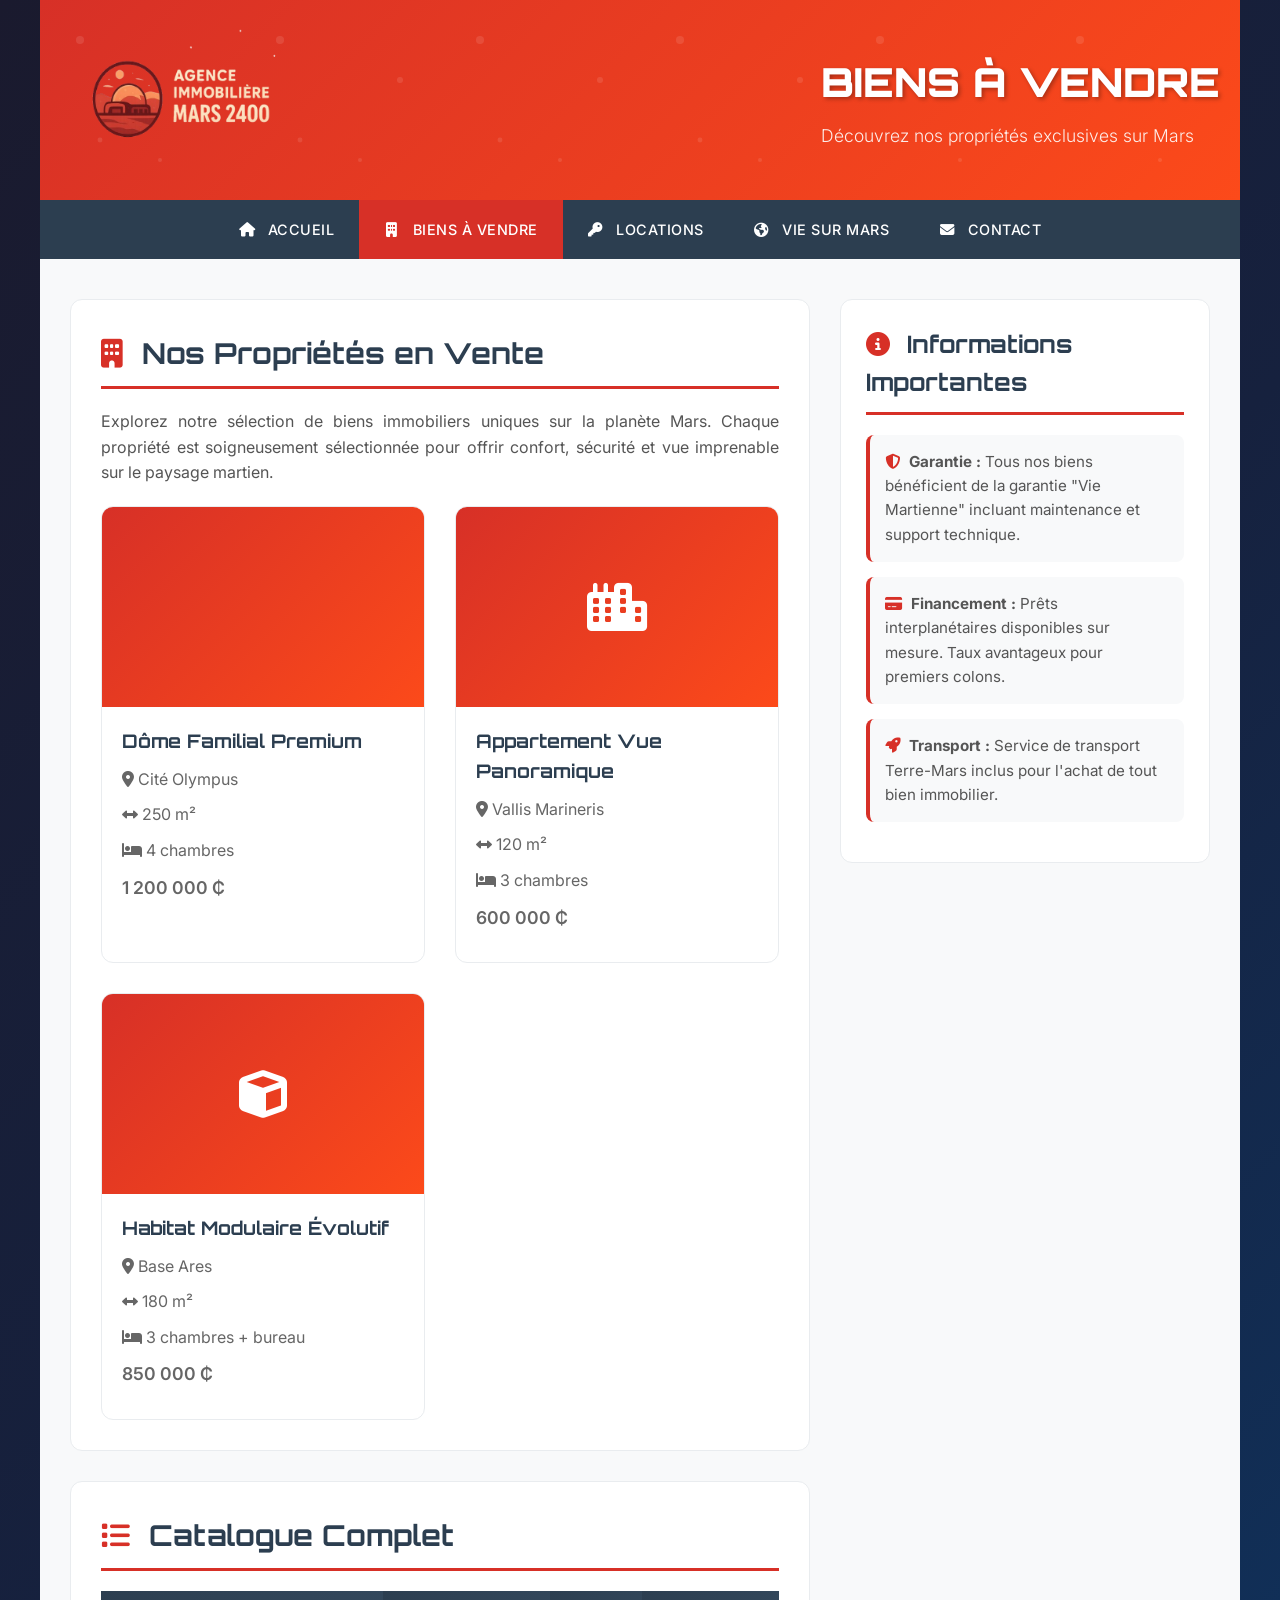
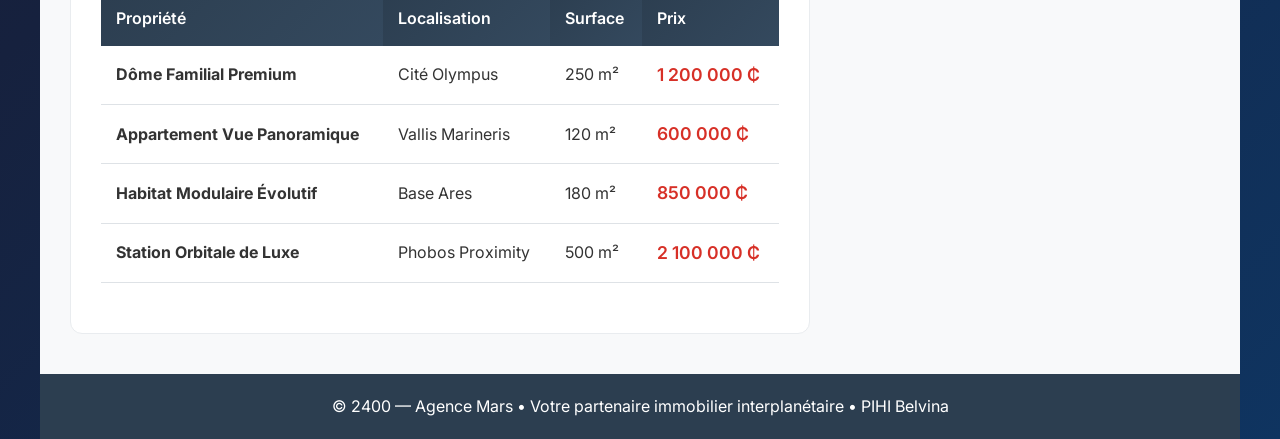
==== biens.html @ f76572f9 "update project site web and many files" ====
<!DOCTYPE html>
<html lang="fr">
<head>
    <meta name="description" content="Biens à vendre sur Mars - Agence Mars">
    <meta name="author" content="PIHI Belvina">
    <meta charset="UTF-8">
    <meta name="viewport" content="width=device-width, initial-scale=1.0">
    <link rel="icon" href="favicon.ico" type="image/x-icon">
    <link rel="stylesheet" href="https://cdnjs.cloudflare.com/ajax/libs/font-awesome/6.4.0/css/all.min.css">
    <link rel="stylesheet" href="css/style.css">
    <title>Biens à vendre - Agence Mars</title>
</head>
<body>
    <div id="global">
        <header id="entete">
            <div class="header-content">
                <div id="logo">
                    <img src="./logo-sans-fond-blanc.png" alt=""/>
                </div>
                <div class="header-text">
                    <h1>BIENS À VENDRE</h1>
                    <p>Découvrez nos propriétés exclusives sur Mars</p>
                </div>
            </div>
        </header>

        <nav id="navigation">
            <ul>
                <li><a href="index.html"><i class="fas fa-home"></i> Accueil</a></li>
                <li><a href="biens.html" class="active"><i class="fas fa-building"></i> Biens à vendre</a></li>
                <li><a href="locations.html"><i class="fas fa-key"></i> Locations</a></li>
                <li><a href="vie-mars.html"><i class="fas fa-globe-americas"></i> Vie sur Mars</a></li>
                <li><a href="contact.html"><i class="fas fa-envelope"></i> Contact</a></li>
            </ul>
        </nav>

        <main id="midpage">
            <div id="contenu">
                <div class="content-card">
                    <h2><i class="fas fa-building"></i> Nos Propriétés en Vente</h2>
                    <p>
                        Explorez notre sélection de biens immobiliers uniques sur la planète Mars. 
                        Chaque propriété est soigneusement sélectionnée pour offrir confort, sécurité 
                        et vue imprenable sur le paysage martien.
                    </p>
                    
                    <div class="property-grid">
                        <div class="property-card">
                            <div class="property-image">
                                <i class="fas fa-dome"></i>
                            </div>
                            <div class="property-info">
                                <h3>Dôme Familial Premium</h3>
                                <p><i class="fas fa-map-marker-alt"></i> Cité Olympus</p>
                                <p><i class="fas fa-arrows-alt-h"></i> 250 m²</p>
                                <p><i class="fas fa-bed"></i> 4 chambres</p>
                                <p class="price">1 200 000 ₵</p>
                            </div>
                        </div>
                        
                        <div class="property-card">
                            <div class="property-image">
                                <i class="fas fa-city"></i>
                            </div>
                            <div class="property-info">
                                <h3>Appartement Vue Panoramique</h3>
                                <p><i class="fas fa-map-marker-alt"></i> Vallis Marineris</p>
                                <p><i class="fas fa-arrows-alt-h"></i> 120 m²</p>
                                <p><i class="fas fa-bed"></i> 3 chambres</p>
                                <p class="price">600 000 ₵</p>
                            </div>
                        </div>
                        
                        <div class="property-card">
                            <div class="property-image">
                                <i class="fas fa-cube"></i>
                            </div>
                            <div class="property-info">
                                <h3>Habitat Modulaire Évolutif</h3>
                                <p><i class="fas fa-map-marker-alt"></i> Base Ares</p>
                                <p><i class="fas fa-arrows-alt-h"></i> 180 m²</p>
                                <p><i class="fas fa-bed"></i> 3 chambres + bureau</p>
                                <p class="price">850 000 ₵</p>
                            </div>
                        </div>
                    </div>
                </div>

                <div class="content-card">
                    <h2><i class="fas fa-list"></i> Catalogue Complet</h2>
                    <table class="property-table">
                        <thead>
                            <tr>
                                <th>Propriété</th>
                                <th>Localisation</th>
                                <th>Surface</th>
                                <th>Prix</th>
                            </tr>
                        </thead>
                        <tbody>
                            <tr>
                                <td><strong>Dôme Familial Premium</strong></td>
                                <td>Cité Olympus</td>
                                <td>250 m²</td>
                                <td class="price">1 200 000 ₵</td>
                            </tr>
                            <tr>
                                <td><strong>Appartement Vue Panoramique</strong></td>
                                <td>Vallis Marineris</td>
                                <td>120 m²</td>
                                <td class="price">600 000 ₵</td>
                            </tr>
                            <tr>
                                <td><strong>Habitat Modulaire Évolutif</strong></td>
                                <td>Base Ares</td>
                                <td>180 m²</td>
                                <td class="price">850 000 ₵</td>
                            </tr>
                            <tr>
                                <td><strong>Station Orbitale de Luxe</strong></td>
                                <td>Phobos Proximity</td>
                                <td>500 m²</td>
                                <td class="price">2 100 000 ₵</td>
                            </tr>
                        </tbody>
                    </table>
                </div>
            </div>

            <aside id="aside">
                <h2><i class="fas fa-info-circle"></i> Informations Importantes</h2>
                
                <div class="news-item">
                    <p><strong><i class="fas fa-shield-alt"></i> Garantie :</strong> Tous nos biens bénéficient de la garantie "Vie Martienne" incluant maintenance et support technique.</p>
                </div>

                <div class="news-item">
                    <p><strong><i class="fas fa-credit-card"></i> Financement :</strong> Prêts interplanétaires disponibles sur mesure. Taux avantageux pour premiers colons.</p>
                </div>
                
                <div class="news-item">
                    <p><strong><i class="fas fa-rocket"></i> Transport :</strong> Service de transport Terre-Mars inclus pour l'achat de tout bien immobilier.</p>
                </div>
            </aside>
        </main>

        <footer id="pied">
            <p>&copy; 2400 — Agence Mars • Votre partenaire immobilier interplanétaire • PIHI Belvina</p>
        </footer>
    </div>

    <script src="js/script.js"></script>
</body>
</html>
---- css/style.css ----
@import url('https://fonts.googleapis.com/css2?family=Inter:wght@300;400;500;600;700&family=Orbitron:wght@400;700;900&display=swap');

* {
    margin: 0;
    padding: 0;
    box-sizing: border-box;
}

body {
    font-family: 'Inter', sans-serif;
    line-height: 1.6;
    color: #333;
    background: linear-gradient(135deg, #1a1a2e 0%, #16213e 50%, #0f3460 100%);
    min-height: 100vh;
}

#global {
    max-width: 1200px;
    margin: 0 auto;
    background: white;
    min-height: 100vh;
    display: flex;
    flex-direction: column;
}

/* Header Section */
#entete {
    background: linear-gradient(135deg, #d73027 0%, #fc4a1a 100%);
    color: white;
    padding: 20px;
    position: relative;
    overflow: hidden;
}

#entete::before {
    content: '';
    position: absolute;
    top: 0;
    left: 0;
    right: 0;
    bottom: 0;
    background: url('data:image/svg+xml,<svg xmlns="http://www.w3.org/2000/svg" viewBox="0 0 100 100"><circle cx="20" cy="20" r="2" fill="rgba(255,255,255,0.1)"/><circle cx="80" cy="40" r="1.5" fill="rgba(255,255,255,0.1)"/><circle cx="60" cy="80" r="1" fill="rgba(255,255,255,0.1)"/><circle cx="30" cy="70" r="1.2" fill="rgba(255,255,255,0.1)"/></svg>') repeat;
    pointer-events: none;
}

.header-content {
    display: flex;
    align-items: center;
    justify-content: space-between;
    position: relative;
    z-index: 2;
}

#logo {
    display: flex;
    align-items: center;
    gap: 15px;
}

#logo img {
    height: 160px;
    width: auto;
}

.header-text h1 {
    font-family: 'Orbitron', monospace;
    font-size: 2.5rem;
    font-weight: 900;
    margin-bottom: 8px;
    text-shadow: 2px 2px 4px rgba(0,0,0,0.3);
}

.header-text p {
    font-size: 1.1rem;
    opacity: 0.9;
    font-weight: 300;
}

/* Navigation */
#navigation {
    background: #2c3e50;
    position: sticky;
    top: 0;
    z-index: 100;
}

#navigation ul {
    list-style: none;
    display: flex;
    justify-content: center;
    flex-wrap: wrap;
}

#navigation li {
    margin: 0;
}

#navigation a {
    display: block;
    color: white;
    text-decoration: none;
    padding: 18px 25px;
    font-weight: 500;
    text-transform: uppercase;
    letter-spacing: 0.5px;
    font-size: 0.9rem;
    transition: all 0.3s ease;
    position: relative;
}

#navigation a i {
    margin-right: 8px;
    width: 16px;
    text-align: center;
}

#navigation a:hover {
    background: #d73027;
    color: white;
}

#navigation a.active {
    background: #d73027;
}

/* Main Content Area */
#midpage {
    display: grid;
    grid-template-columns: 2fr 1fr;
    gap: 30px;
    padding: 40px 30px;
    background: #f8f9fa;
    flex: 1;
}

#contenu {
    display: flex;
    flex-direction: column;
    gap: 30px;
}

.content-card {
    background: white;
    border-radius: 12px;
    padding: 30px;
    border: 1px solid #e9ecef;
}

.content-card h2 {
    font-family: 'Orbitron', monospace;
    color: #2c3e50;
    margin-bottom: 20px;
    font-size: 1.8rem;
    border-bottom: 3px solid #d73027;
    padding-bottom: 10px;
}

.content-card h2 i {
    margin-right: 10px;
    color: #d73027;
}

.content-card p {
    color: #555;
    margin-bottom: 15px;
    text-align: justify;
}

/* Property Table */
.property-table {
    width: 100%;
    border-collapse: collapse;
    margin: 20px 0;
}

.property-table th {
    background: linear-gradient(135deg, #2c3e50, #34495e);
    color: white;
    padding: 15px;
    text-align: left;
    font-weight: 600;
}

.property-table td {
    padding: 15px;
    border-bottom: 1px solid #dee2e6;
}

.property-table tr:hover {
    background: #f8f9fa;
}

.price {
    color: #d73027;
    font-weight: 600;
    font-size: 1.1rem;
}

/* Features List */
.features-list {
    list-style: none;
    padding: 0;
}

.features-list li {
    padding: 10px 0;
    border-bottom: 1px solid #eee;
}

.features-list li i {
    color: #d73027;
    margin-right: 10px;
    width: 20px;
}

/* Contact Info */
.contact-info p {
    padding: 8px 0;
}

.contact-info i {
    color: #d73027;
    margin-right: 10px;
    width: 20px;
}

/* Property Grid */
.property-grid {
    display: grid;
    grid-template-columns: repeat(auto-fit, minmax(300px, 1fr));
    gap: 30px;
    margin-top: 20px;
}

.property-card {
    background: white;
    border-radius: 12px;
    overflow: hidden;
    border: 1px solid #e9ecef;
}

.property-image {
    width: 100%;
    height: 200px;
    background: linear-gradient(135deg, #d73027, #fc4a1a);
    display: flex;
    align-items: center;
    justify-content: center;
    color: white;
    font-size: 3rem;
}

.property-info {
    padding: 20px;
}

.property-info h3 {
    color: #2c3e50;
    margin-bottom: 10px;
    font-family: 'Orbitron', monospace;
}

.property-info p {
    color: #666;
    margin-bottom: 10px;
}

/* Image Gallery */
.image-gallery {
    display: grid;
    grid-template-columns: repeat(auto-fit, minmax(250px, 1fr));
    gap: 20px;
    margin-top: 20px;
}

.gallery-item {
    background: linear-gradient(135deg, #d73027, #fc4a1a);
    height: 150px;
    border-radius: 8px;
    display: flex;
    align-items: center;
    justify-content: center;
    color: white;
    font-size: 2rem;
}

/* Sidebar */
#aside {
    background: white;
    border-radius: 12px;
    padding: 25px;
    height: fit-content;
    border: 1px solid #e9ecef;
}

#aside h2 {
    font-family: 'Orbitron', monospace;
    color: #2c3e50;
    margin-bottom: 20px;
    border-bottom: 3px solid #d73027;
    padding-bottom: 10px;
}

#aside h2 i {
    margin-right: 10px;
    color: #d73027;
}

.news-item {
    background: #f8f9fa;
    padding: 15px;
    border-radius: 8px;
    margin-bottom: 15px;
    border-left: 4px solid #d73027;
}

.news-item p {
    margin: 0;
    color: #555;
    font-size: 0.95rem;
}

.news-item strong i {
    margin-right: 5px;
    color: #d73027;
}

/* Footer */
#pied {
    background: #2c3e50;
    color: white;
    text-align: center;
    padding: 20px;
    margin-top: auto;
}

/* Responsive Design */
@media (max-width: 768px) {
    .header-content {
        flex-direction: column;
        text-align: center;
        gap: 20px;
    }

    .header-text h1 {
        font-size: 2rem;
    }

    #navigation ul {
        flex-direction: column;
    }

    #navigation a {
        padding: 15px 20px;
        border-bottom: 1px solid #34495e;
    }

    #midpage {
        grid-template-columns: 1fr;
        padding: 20px;
        gap: 20px;
    }

    .content-card {
        padding: 20px;
    }

    .property-table {
        font-size: 0.9rem;
    }

    .property-table th,
    .property-table td {
        padding: 10px;
    }

    .property-grid {
        grid-template-columns: 1fr;
    }
}

@media (max-width: 480px) {
    #global {
        margin: 0;
    }

    #entete {
        padding: 15px;
    }

    .header-text h1 {
        font-size: 1.5rem;
    }

    .header-text p {
        font-size: 1rem;
    }

    .content-card {
        padding: 15px;
    }

    .content-card h2 {
        font-size: 1.4rem;
    }

    #aside {
        padding: 15px;
    }
}

/* Utility Classes */
.text-center { text-align: center; }
.mt-3 { margin-top: 1rem; }
.mb-3 { margin-bottom: 1rem; }
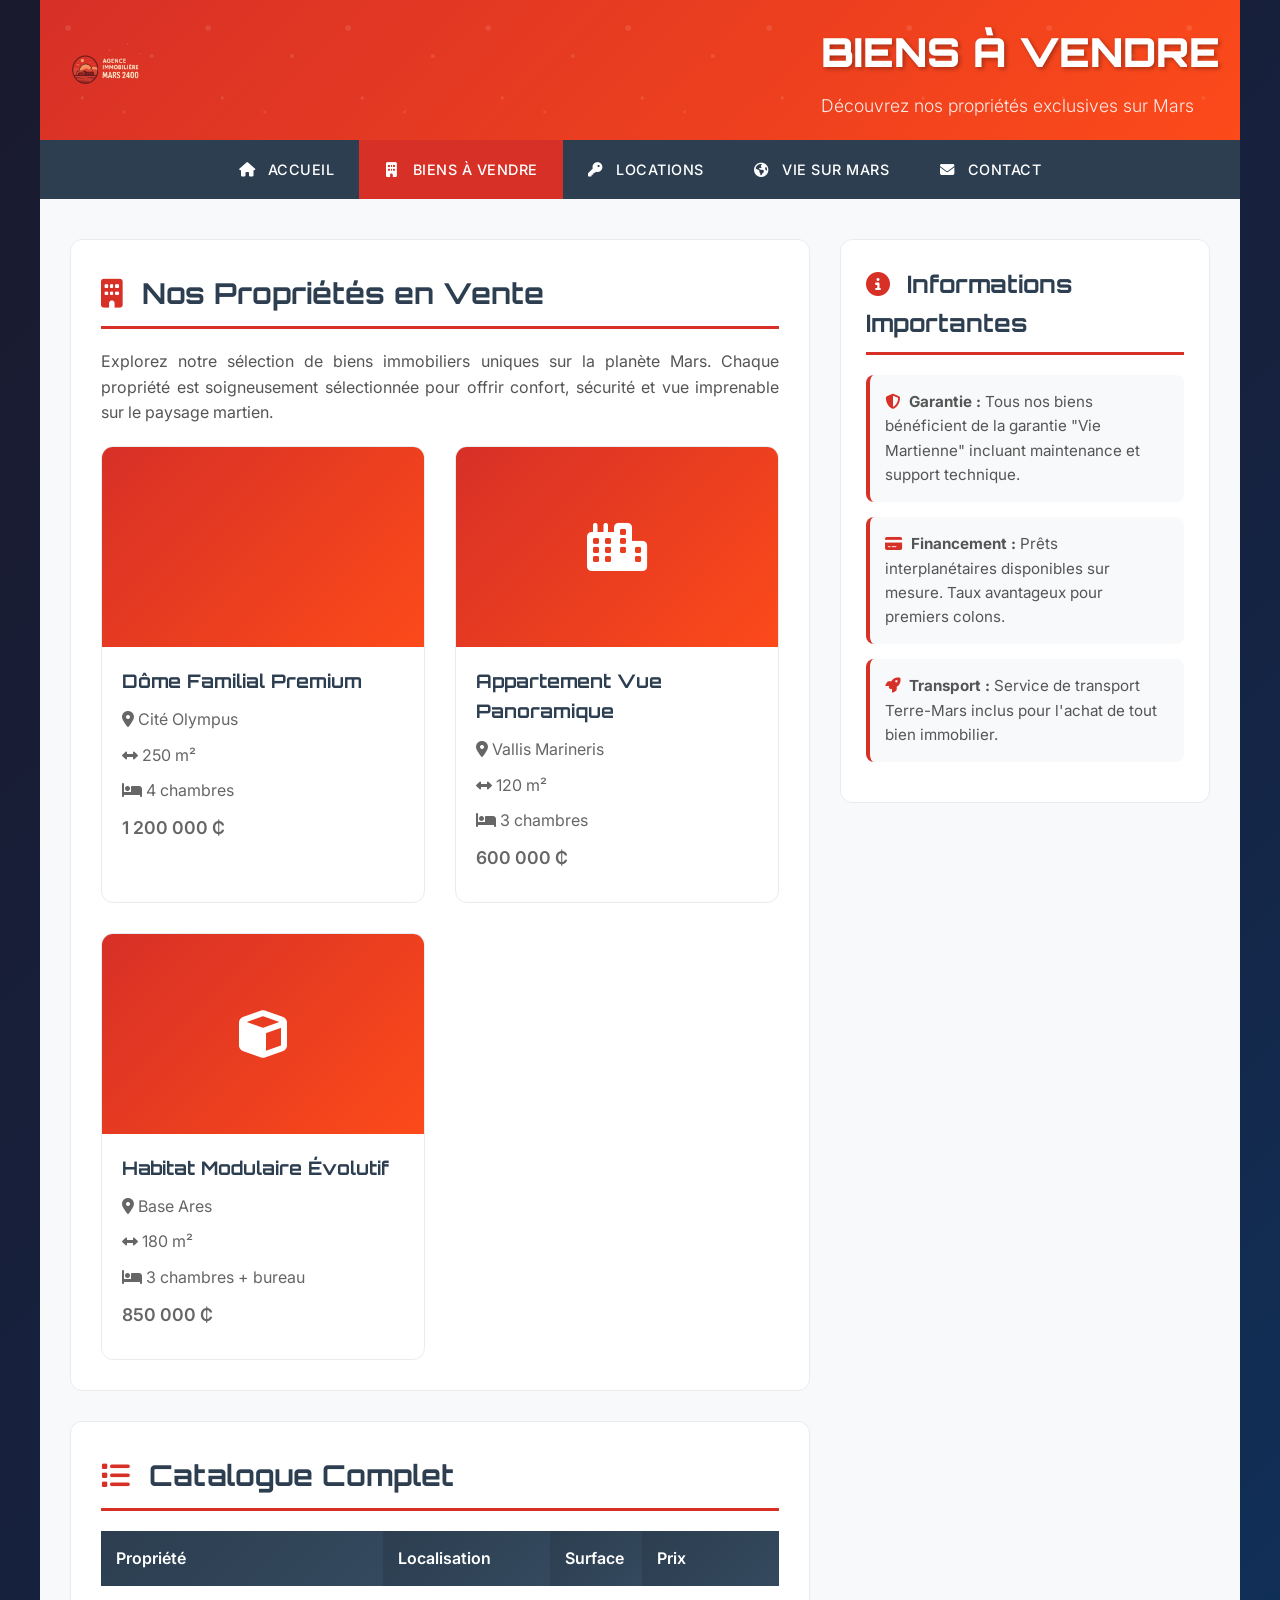
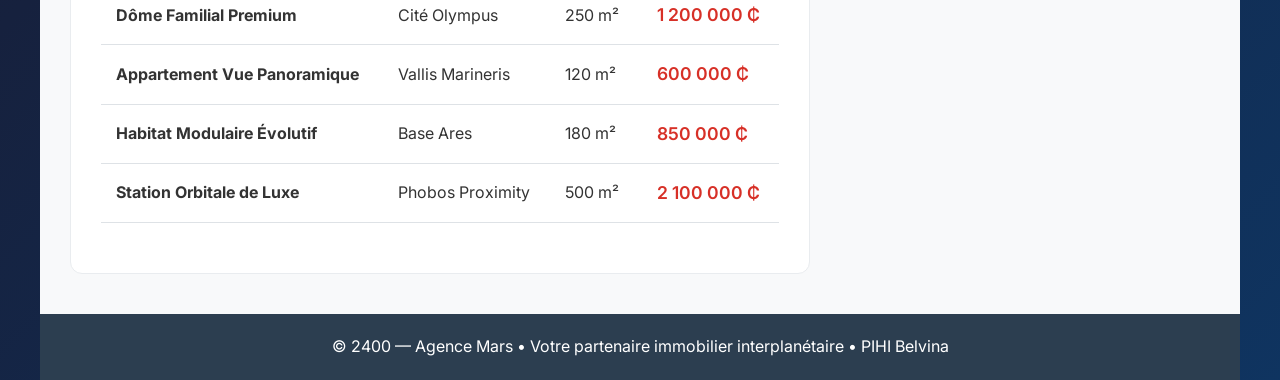
==== commit 49d7b845: "add burger menu" ====
--- a/biens.html
+++ b/biens.html
@@ -21,6 +21,9 @@
                     <h1>BIENS À VENDRE</h1>
                     <p>Découvrez nos propriétés exclusives sur Mars</p>
                 </div>
+                <button class="menu-toggle" aria-label="Menu">
+                    <i class="fas fa-bars"></i>
+                </button>
             </div>
         </header>
 
--- a/css/style.css
+++ b/css/style.css
@@ -58,7 +58,7 @@
 }
 
 #logo img {
-    height: 160px;
+    height: 60px;
     width: auto;
 }
 
@@ -123,6 +123,17 @@
     background: #d73027;
 }
 
+/* Menu Burger */
+.menu-toggle {
+    display: none;
+    background: none;
+    border: none;
+    color: white;
+    font-size: 1.5rem;
+    cursor: pointer;
+    padding: 10px;
+}
+
 /* Main Content Area */
 #midpage {
     display: grid;
@@ -346,13 +357,42 @@
         font-size: 2rem;
     }
 
+    /* Menu Burger Styles */
+    .menu-toggle {
+        display: block;
+        position: absolute;
+        top: 20px;
+        right: 20px;
+        z-index: 1000;
+    }
+
+    #navigation {
+        position: relative;
+    }
+
     #navigation ul {
+        display: none;
         flex-direction: column;
+        width: 100%;
+        position: absolute;
+        top: 100%;
+        left: 0;
+        background: #2c3e50;
+        box-shadow: 0 2px 10px rgba(0,0,0,0.1);
+    }
+
+    #navigation ul.show {
+        display: flex;
+    }
+
+    #navigation li {
+        width: 100%;
     }
 
     #navigation a {
         padding: 15px 20px;
         border-bottom: 1px solid #34495e;
+        text-align: left;
     }
 
     #midpage {
@@ -407,6 +447,11 @@
     #aside {
         padding: 15px;
     }
+
+    .menu-toggle {
+        top: 15px;
+        right: 15px;
+    }
 }
 
 /* Utility Classes */
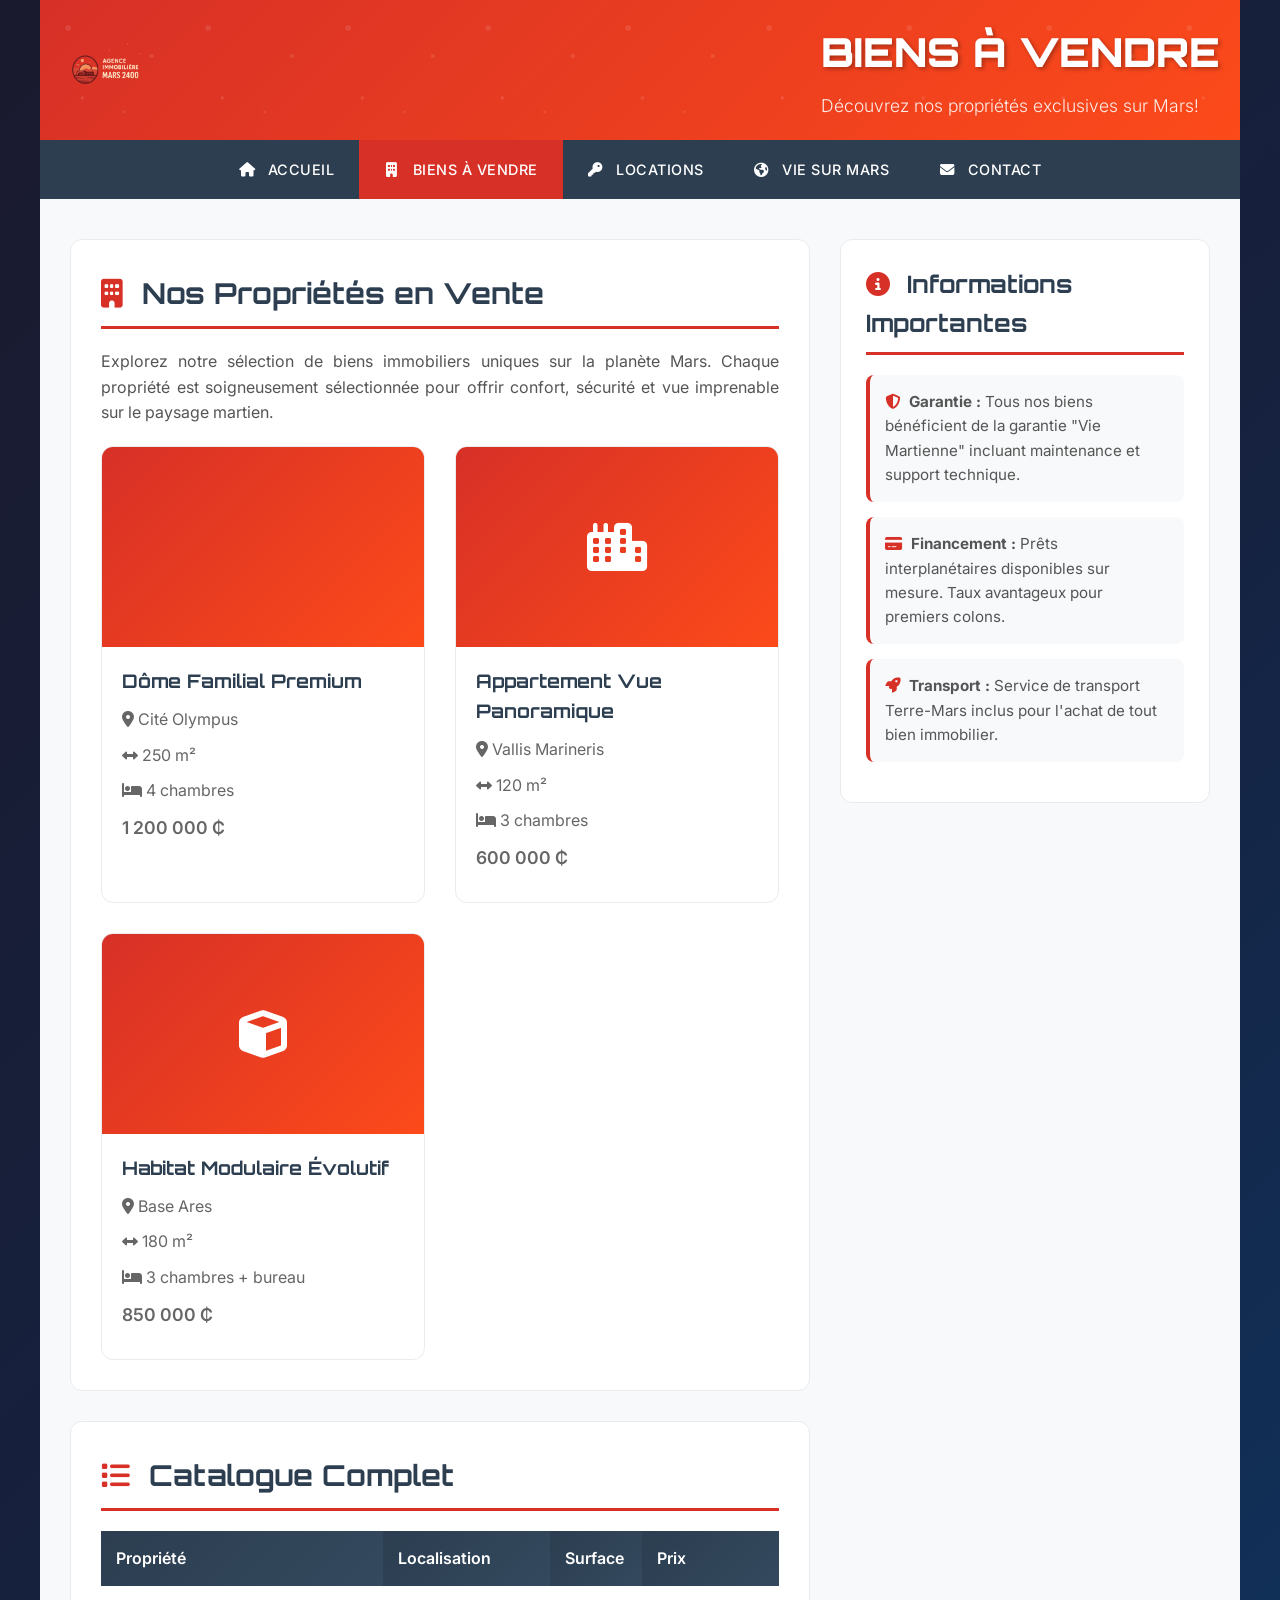
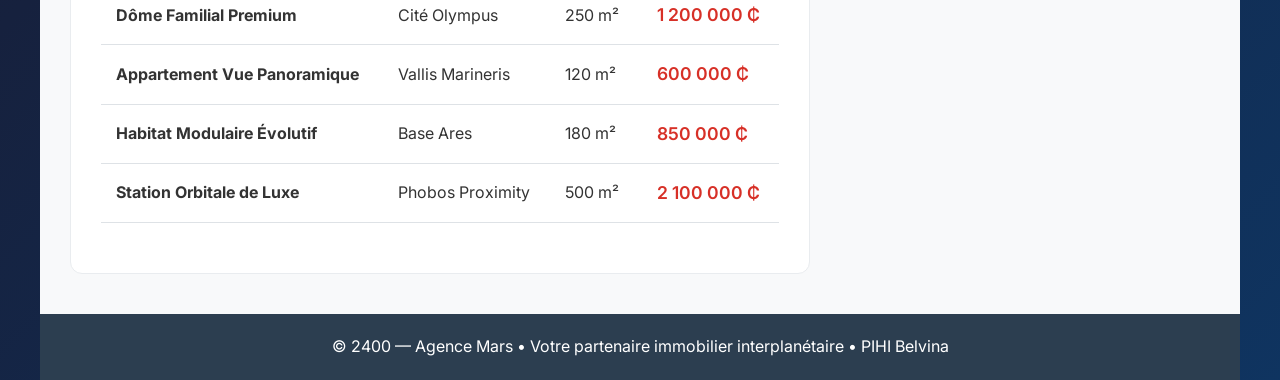
==== commit 4105974d: "add exclamation" ====
--- a/biens.html
+++ b/biens.html
@@ -19,7 +19,7 @@
                 </div>
                 <div class="header-text">
                     <h1>BIENS À VENDRE</h1>
-                    <p>Découvrez nos propriétés exclusives sur Mars</p>
+                    <p>Découvrez nos propriétés exclusives sur Mars!</p>
                 </div>
                 <button class="menu-toggle" aria-label="Menu">
                     <i class="fas fa-bars"></i>
